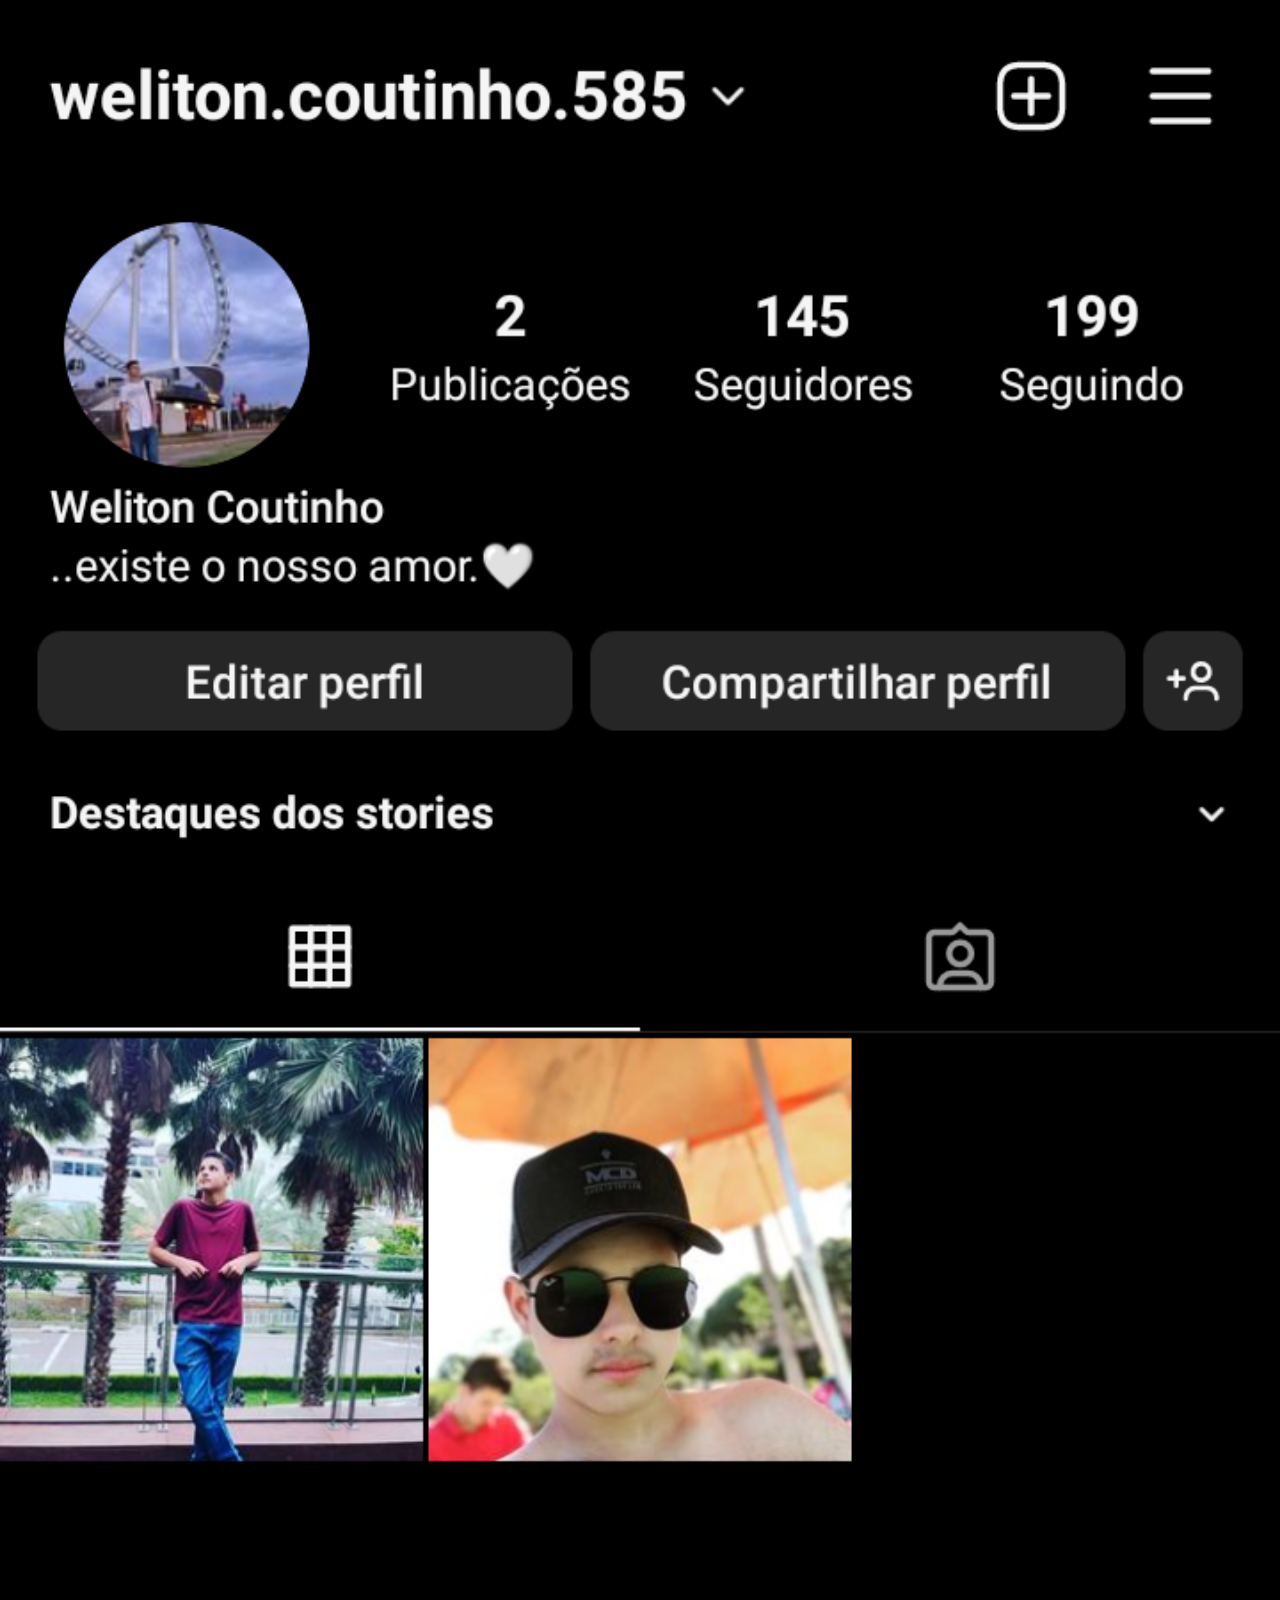
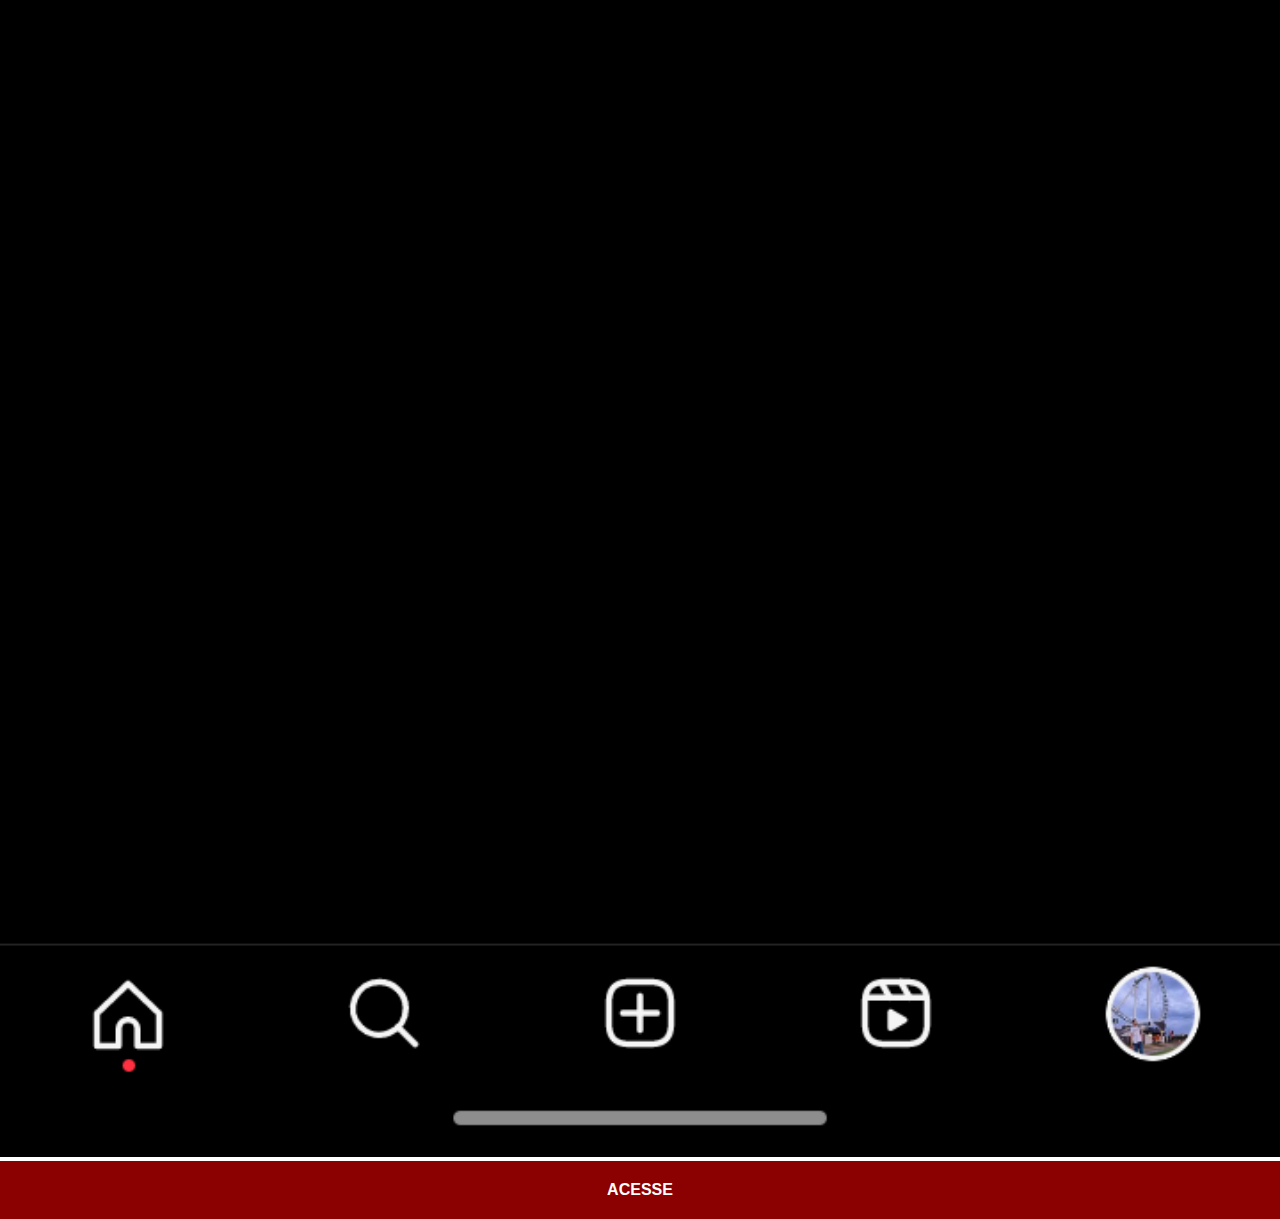
==== instagram.html @ 1bd0bce6 "terminei o projeto-social" ====
<!DOCTYPE html>
<html lang="pt-br">
<head>
    <meta charset="UTF-8">
    <meta name="viewport" content="width=device-width, initial-scale=1.0">
    <title>Instagram</title>
    <link rel="stylesheet" href="estilos/social.css">
</head>
<body>
    <img src="minhas-imagens/minha-tela-instagram.png" alt="Instagram">
    <a href="https://instagram.com/weliton.coutinho.585?igshid=MzNlNGNkZWQ4Mg==" target="_blank">ACESSE</a>

</body>
</html>
---- estilos/social.css ----
@charset "UTF-8";

* {
    margin: 0px;
    padding: 0px;
    font-family: Arial, Helvetica, sans-serif;
}

::-webkit-scrollbar {
    width: 0px;
    height: 0px;
}

img {
    width: 100vw;
}

a {
    display: block;
    padding: 20px;
    background-color: darkred;
    color: white;
    text-align: center;
    text-decoration: none;
    font-weight: bolder;

}
a:hover {
    background-color: red;
    transition: background-color 0.5s;
}
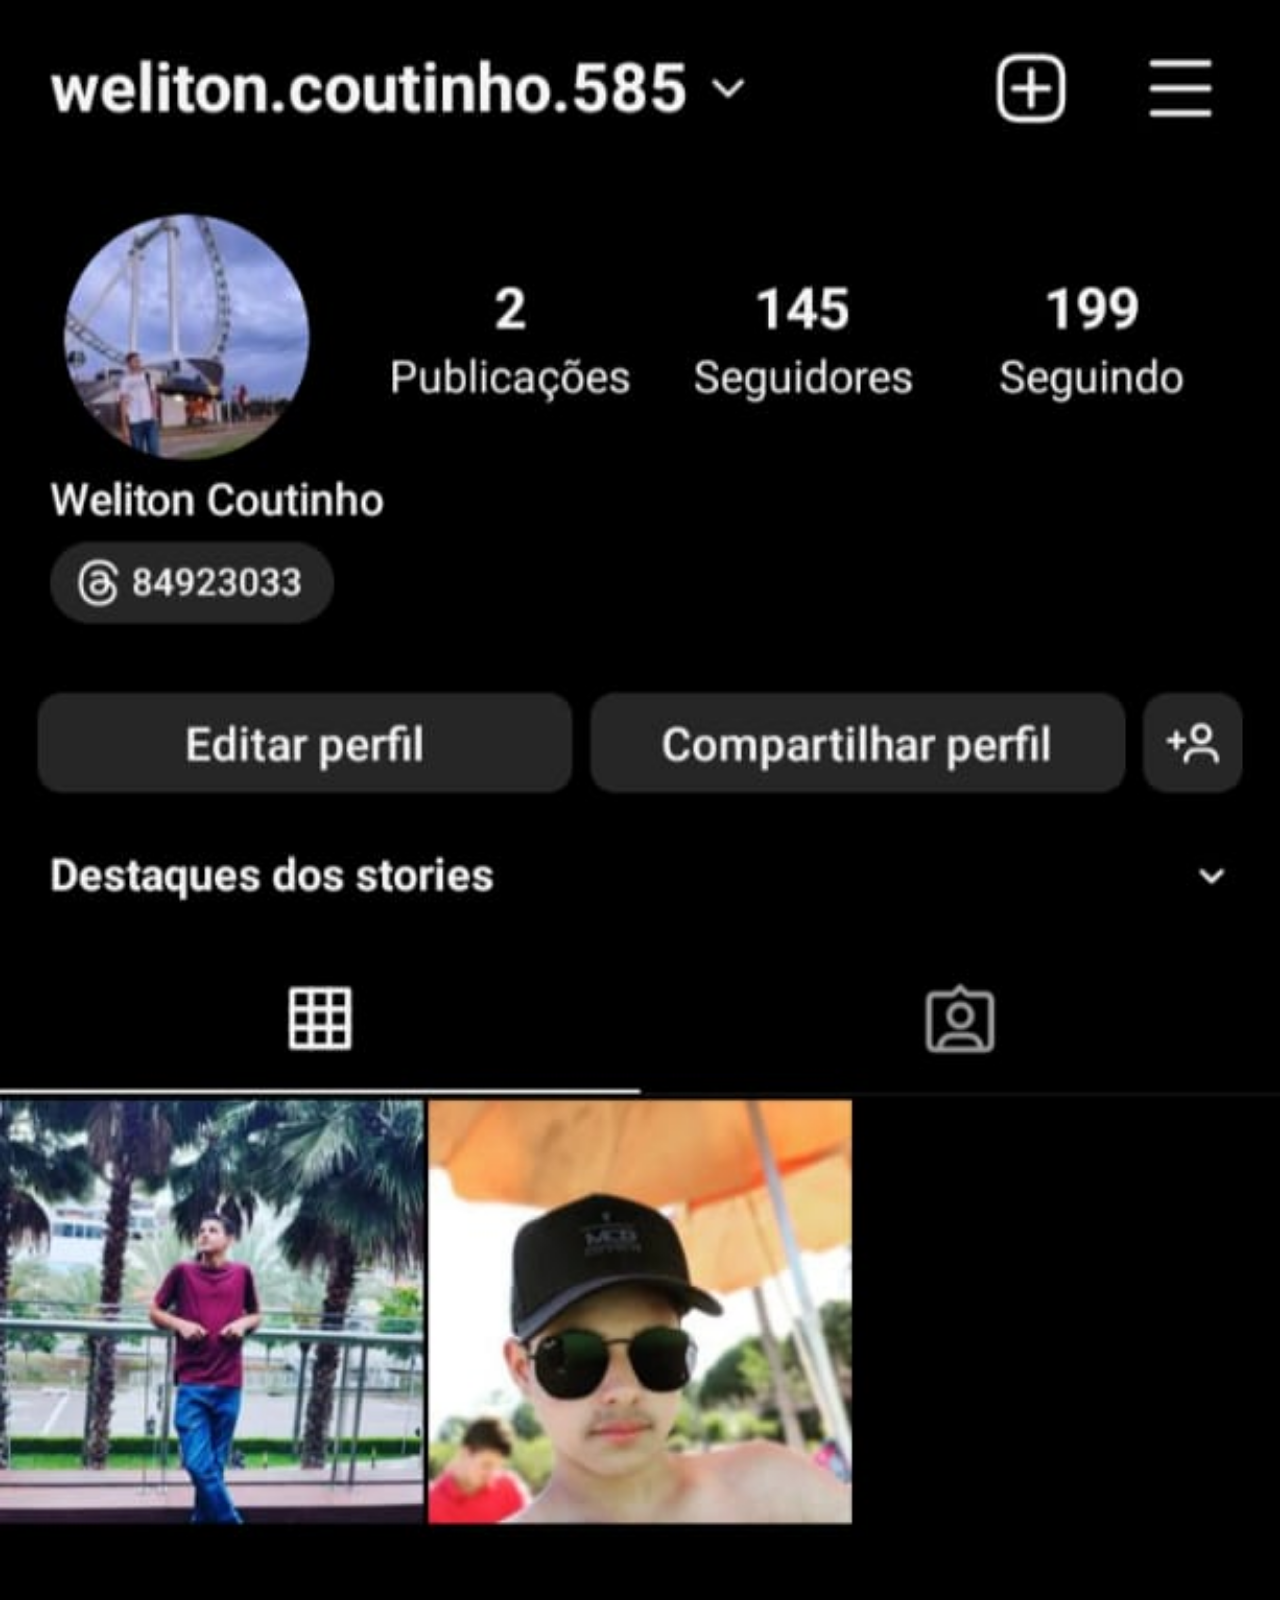
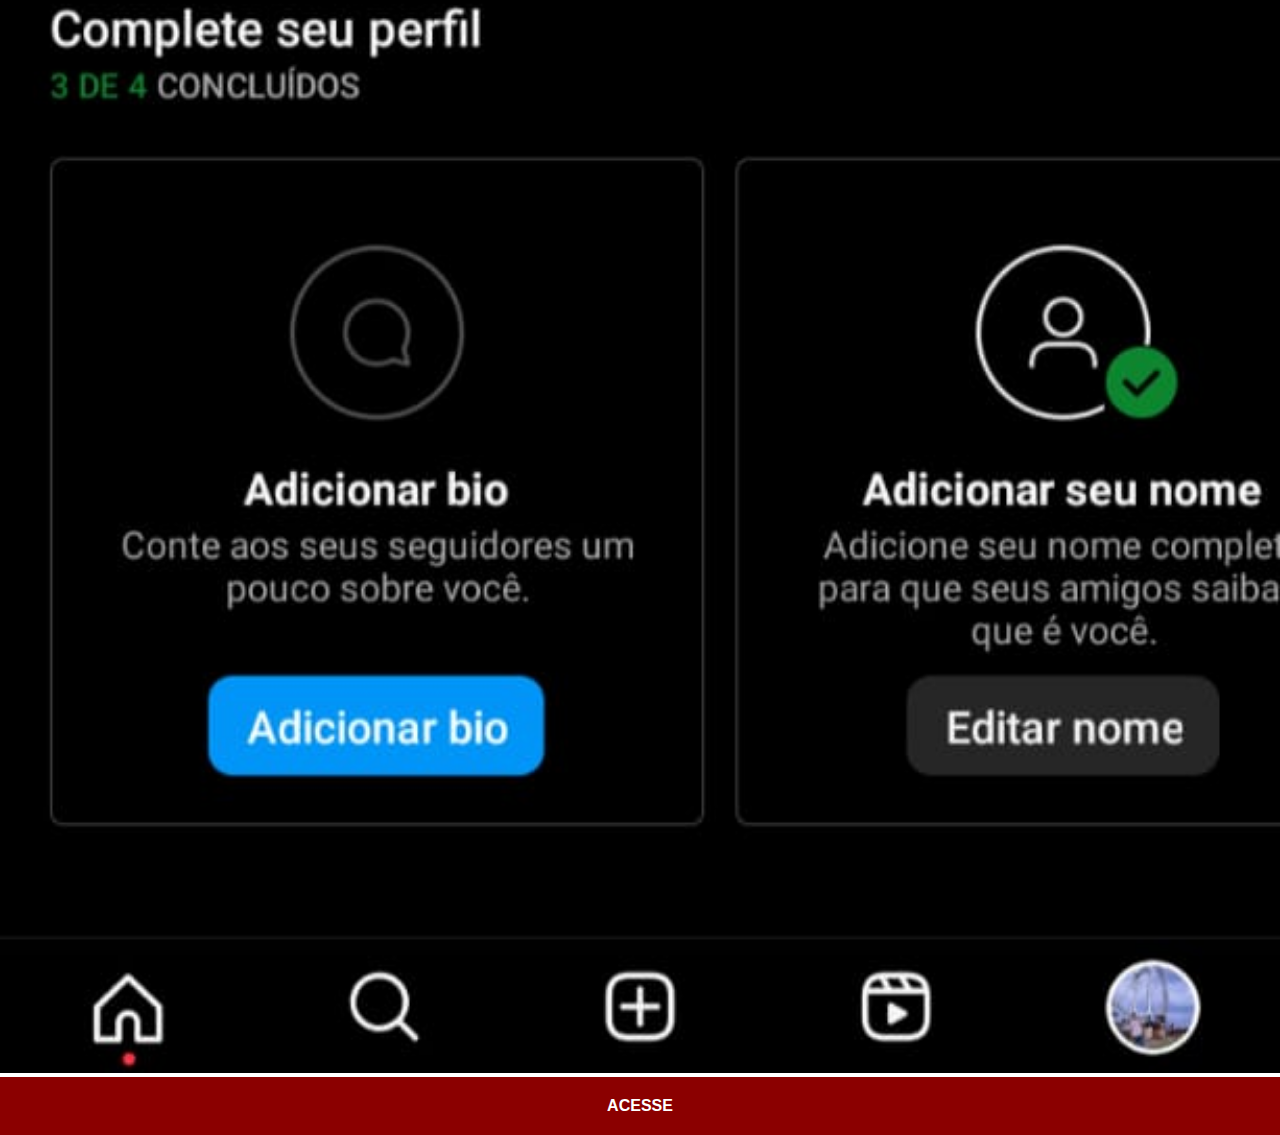
==== commit cad74624: "agora sim ta pronto" ====
--- a/instagram.html
+++ b/instagram.html
@@ -7,7 +7,7 @@
     <link rel="stylesheet" href="estilos/social.css">
 </head>
 <body>
-    <img src="minhas-imagens/minha-tela-instagram.png" alt="Instagram">
+    <img src="minhas-imagens/minha-tela-instagram.jpg" alt="Instagram">
     <a href="https://instagram.com/weliton.coutinho.585?igshid=MzNlNGNkZWQ4Mg==" target="_blank">ACESSE</a>
 
 </body>
